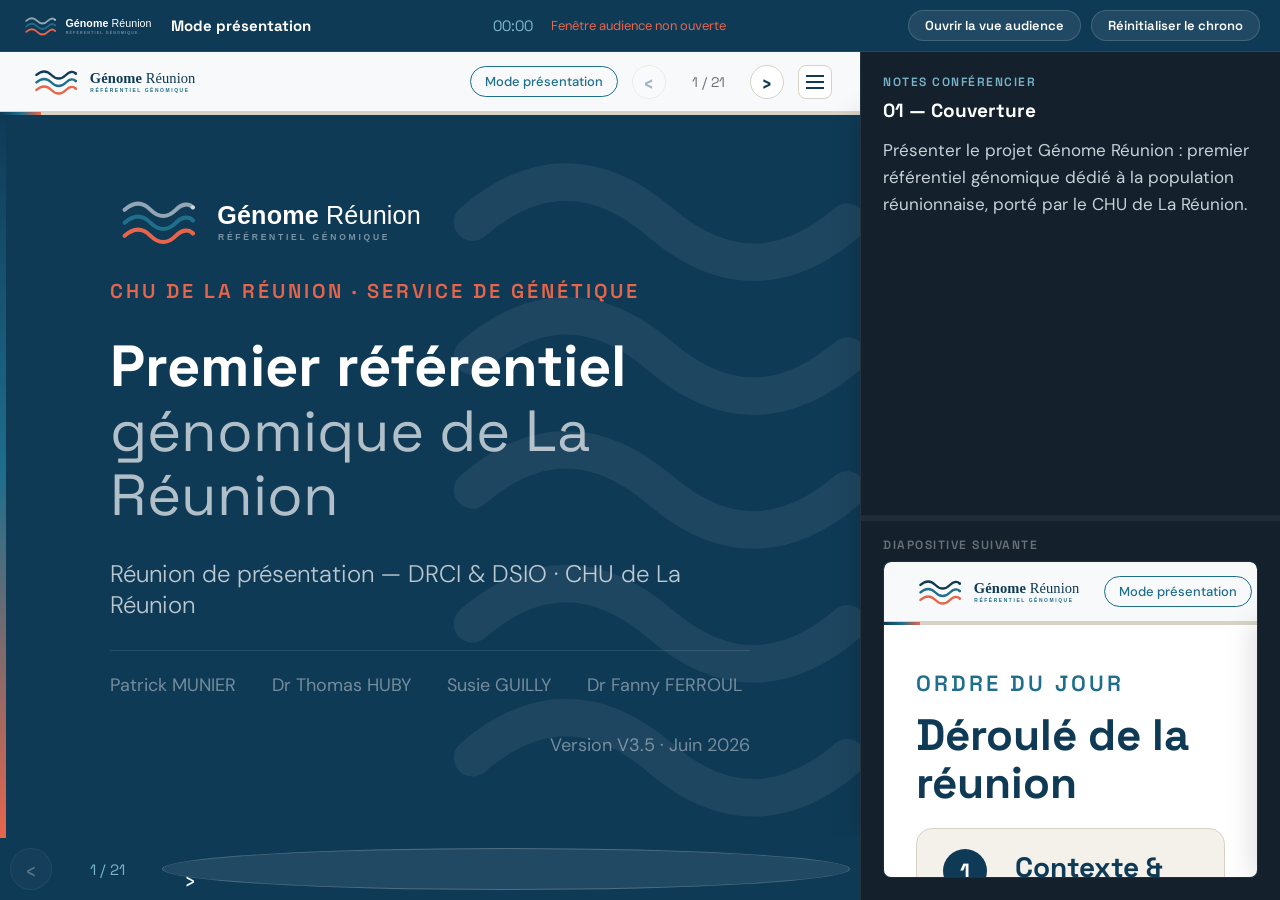
==== presenter.html @ 0b07d642 "Recreate DRCI/DSIO meeting deck in genome_reunion repo format Rebuild the Génome Réunion DRCI/DSIO p" ====
<!DOCTYPE html>
<html lang="fr">
<head>
<meta charset="UTF-8">
<meta name="viewport" content="width=device-width, initial-scale=1">
<title>Mode présentation — Génome Réunion</title>
<link rel="icon" href="assets/favicon.svg" type="image/svg+xml">
<link rel="preconnect" href="https://fonts.googleapis.com">
<link href="https://fonts.googleapis.com/css2?family=DM+Sans:ital,wght@0,300;0,400;0,500;1,300&family=Space+Grotesk:wght@400;600;700&display=swap" rel="stylesheet">
<link rel="stylesheet" href="css/presenter.css">
</head>
<body>

<div id="pbar">
  <div id="pbar-title"><img src="assets/logo-white.svg" alt=""> Mode présentation</div>
  <div id="pbar-mid">
    <span id="p-timer">00:00</span>
    <span id="p-status">Fenêtre audience non ouverte</span>
  </div>
  <div id="pbar-right">
    <button class="audience-btn" id="p-open-audience">Ouvrir la vue audience</button>
    <button id="p-reset-timer">Réinitialiser le chrono</button>
  </div>
</div>

<div id="p-body">
  <div id="p-main">
    <div id="p-main-frame-wrap">
      <iframe id="p-main-frame" src="index.html#0" title="Diapositive courante"></iframe>
    </div>
    <div id="p-main-controls">
      <button id="p-prev" aria-label="Diapositive précédente">‹</button>
      <span id="p-main-counter">1 / 21</span>
      <button id="p-next" aria-label="Diapositive suivante">›</button>
    </div>
  </div>
  <div id="p-side">
    <div id="p-notes">
      <div id="p-notes-label">Notes conférencier</div>
      <div id="p-notes-slide-title">01 — Couverture</div>
      <div id="p-notes-text"></div>
    </div>
    <div id="p-divider"></div>
    <div id="p-next">
      <div id="p-next-label">Diapositive suivante</div>
      <div id="p-next-frame-wrap">
        <iframe id="p-next-frame" src="index.html#1" title="Aperçu de la diapositive suivante"></iframe>
      </div>
    </div>
  </div>
</div>

<script>
(function () {
  'use strict';

  var NOTES = [
    { label: "01 — Couverture", text: "Présenter le projet Génome Réunion : premier référentiel génomique dédié à la population réunionnaise, porté par le CHU de La Réunion." },
    { label: "01b — Sommaire", text: "Présenter les 3 parties : contexte scientifique et méthodologie, budget et financements, systèmes d'information et accompagnement. La DSIO peut se concentrer sur les parties 2 et 3." },
    { label: "02 — Contexte scientifique", text: "Les bases de données génomiques internationales sont dominées par des individus d'ascendance européenne. La population réunionnaise y est quasi absente, créant un biais clinique direct." },
    { label: "03 — La singularité réunionnaise", text: "La Réunion cumule deux singularités génétiques : admixture multicontinentale ancienne et effets fondateurs régionaux. Les outils standards sont inadaptés à ce profil." },
    { label: "04 — Impact clinique VUS", text: "Le résultat concret du biais : les patients réunionnais reçoivent plus de VUS, menant à des diagnostics erronés, de l'errance et de l'anxiété familiale." },
    { label: "04b — Risques pharmaceutiques", text: "Les algorithmes de dosage sont calibrés sur des cohortes européennes. Les allèles CYP africains fréquents à La Réunion n'y sont pas représentés, entraînant des risques concrets de sous ou surdosage." },
    { label: "04c — Biais IA médicaments", text: "Les modèles d'IA utilisés en drug discovery et pour les scores de risque polygénique sont entraînés sur des données euro-centrées. Cela crée des dérives systématiques dans la conception de médicaments et leur validation pour les populations non-européennes." },
    { label: "05 — Objectifs du projet", text: "Les 4 chiffres clés : 2 500 individus génotypés, 350 WGS pris en charge par POPgen à 0€, 100 familles nucléaires, 36 mois avec 4 modules IA." },
    { label: "06 — Pipeline méthodologique", text: "3 couches complémentaires : cohorte SNP 2500 pour la structure populationnelle, 100 familles pour le phasage, 350 WGS optimisés pour la découverte de variants. Le WGS est pris en charge par POPgen." },
    { label: "07 — Algorithme S_div", text: "L'algorithme S_div est le cœur de la sélection des 350 WGS. Score composite pondéré, reproductible et auditable, classant les individus au sein de chaque cellule géo-ancestrale." },
    { label: "08 — Calendrier 7 phases", text: "7 phases sur 36 mois. Phase 0-1 : préparation. Phase 2-3 : collecte et génotypage. Phase 4 : WGS POPgen. Phase 5 : modules IA. Phase 6 : portail clinique." },
    { label: "09 — Modules IA", text: "4 modules IA qui transforment le référentiel en aide à la décision clinique recalibrée sur la population réunionnaise : pathogénicité, pharmacogénétique, admixture, PRS." },
    { label: "10 — [Section] Budget", text: "Section Budget : postes de dépenses, 3 décisions structurantes, scénarios et financements envisagés." },
    { label: "11 — Postes de dépenses", text: "Principal poste : ressources humaines (30%). Suivi de l'infrastructure IT et du génotypage SNP. Le WGS 350 individus est pris en charge par POPgen : 0€ pour le laboratoire." },
    { label: "12 — 3 décisions structurantes", text: "3 décisions clés : génotypage (sous-traitance vs iScan), infrastructure IT (cloud vs on-premise), et proposition RH (stages+CDD vs alternance+CIFRE). La proposition 2 RH est recommandée." },
    { label: "13 — Scénarios et financements", text: "Deux scénarios selon les décisions prises. Financements envisagés : FEDER, PHRC-R, partenariat POPgen, et dotations CHU." },
    { label: "14 — [Section] Systèmes d'information", text: "Section Systèmes d'Information : infrastructure, stockage, sécurité des données, architecture pipeline et accompagnement DSIO attendu." },
    { label: "15 — Infrastructure IT", text: "Besoins IT significatifs : serveurs HPC, stockage 200+ To, réseau sécurisé, environnement bioinformatique. Deux scénarios : on-premise 334 K€ ou cloud hybride HDS 270 K€." },
    { label: "16 — Sécurité des données", text: "Données médicales et génomiques : exigences HDS obligatoires, conformité RGPD, pseudonymisation, chiffrement AES-256, contrôle des accès, plan de continuité." },
    { label: "17 — Accompagnement DSIO & DRCI", text: "L'accompagnement DSIO est structurant : mise en place infrastructure, certification HDS, intégration SI CHU (DPI, LDAP, HL7/FHIR), compétences techniques et formation de l'équipe." },
    { label: "18 — Équipe et prochaines étapes", text: "Présenter l'équipe et conclure sur les prochaines étapes : tenir la réunion DRCI+DSIO, arbitrage infrastructure, montage FEDER, démarrage phases 0 et 1." }
  ];
  var TOTAL = NOTES.length;

  var current = 0;
  var audienceWin = null;
  var timerSeconds = 0;
  var timerHandle = null;
  var audienceCheckHandle = null;
  var lastAudiencePing = 0;

  var mainFrame = document.getElementById('p-main-frame');
  var nextFrame = document.getElementById('p-next-frame');
  var notesTitle = document.getElementById('p-notes-slide-title');
  var notesText = document.getElementById('p-notes-text');
  var counter = document.getElementById('p-main-counter');
  var prevBtn = document.getElementById('p-prev');
  var nextBtn = document.getElementById('p-next');
  var statusEl = document.getElementById('p-status');
  var timerEl = document.getElementById('p-timer');
  var openAudienceBtn = document.getElementById('p-open-audience');
  var resetTimerBtn = document.getElementById('p-reset-timer');

  function clamp(i) { return Math.max(0, Math.min(TOTAL - 1, i)); }

  function render(fromRemote) {
    var note = NOTES[current];
    notesTitle.textContent = note.label;
    notesText.textContent = note.text;
    counter.textContent = (current + 1) + ' / ' + TOTAL;
    prevBtn.disabled = current === 0;
    nextBtn.disabled = current === TOTAL - 1;

    if (!fromRemote) {
      postGoto(mainFrame.contentWindow, current);
      if (audienceWin && !audienceWin.closed) postGoto(audienceWin, current);
    }

    if (current + 1 < TOTAL) {
      document.getElementById('p-next-frame-wrap').style.display = '';
      postGoto(nextFrame.contentWindow, current + 1);
    } else {
      document.getElementById('p-next-frame-wrap').style.display = 'none';
    }
  }

  function postGoto(win, index) {
    if (!win) return;
    try { win.postMessage({ type: 'deck:goto', index: index }, '*'); } catch (e) { /* noop */ }
  }

  function goTo(i, fromRemote) {
    var n = clamp(i);
    if (n === current) return;
    current = n;
    startTimerIfNeeded();
    render(fromRemote);
  }

  prevBtn.addEventListener('click', function () { goTo(current - 1); });
  nextBtn.addEventListener('click', function () { goTo(current + 1); });

  document.addEventListener('keydown', function (e) {
    if (e.key === 'ArrowRight' || e.key === ' ' || e.key === 'PageDown') { e.preventDefault(); goTo(current + 1); }
    else if (e.key === 'ArrowLeft' || e.key === 'PageUp') { e.preventDefault(); goTo(current - 1); }
  });

  // Une fois les iframes chargées, on les aligne sur l'index courant
  mainFrame.addEventListener('load', function () { postGoto(mainFrame.contentWindow, current); });
  nextFrame.addEventListener('load', function () { postGoto(nextFrame.contentWindow, current + 1); });

  // Synchro entrante : l'audience (ou l'iframe principale) peut être navigée directement (flèches clavier)
  window.addEventListener('message', function (e) {
    var data = e.data;
    if (!data || typeof data !== 'object' || data.type !== 'deck:state') return;
    if (e.source === audienceWin) {
      lastAudiencePing = Date.now();
      setStatus(true);
      if (data.index !== current) goTo(data.index, true);
    } else if (e.source === mainFrame.contentWindow) {
      if (data.index !== current) goTo(data.index, true);
    }
  });

  function setStatus(ok) {
    statusEl.textContent = ok ? 'Audience connectée' : 'Fenêtre audience non ouverte';
    statusEl.classList.toggle('ok', ok);
  }

  openAudienceBtn.addEventListener('click', function () {
    if (audienceWin && !audienceWin.closed) {
      audienceWin.focus();
      return;
    }
    audienceWin = window.open('index.html#' + current, 'genome_reunion_audience');
    lastAudiencePing = Date.now();
    if (audienceCheckHandle) clearInterval(audienceCheckHandle);
    audienceCheckHandle = setInterval(function () {
      if (!audienceWin || audienceWin.closed) { setStatus(false); return; }
      setStatus(Date.now() - lastAudiencePing < 5000);
    }, 2000);
  });

  // Chronomètre conférencier
  function startTimerIfNeeded() {
    if (timerHandle) return;
    timerHandle = setInterval(function () {
      timerSeconds++;
      var m = Math.floor(timerSeconds / 60), s = timerSeconds % 60;
      timerEl.textContent = (m < 10 ? '0' : '') + m + ':' + (s < 10 ? '0' : '') + s;
    }, 1000);
  }
  resetTimerBtn.addEventListener('click', function () {
    timerSeconds = 0;
    timerEl.textContent = '00:00';
  });

  // Séparateur redimensionnable notes / aperçu, taille persistée
  var divider = document.getElementById('p-divider');
  var notesPane = document.getElementById('p-notes');
  var nextPane = document.getElementById('p-next');
  var dragging = false;

  var savedRatio = parseFloat(localStorage.getItem('genome-reunion-presenter-ratio'));
  if (savedRatio && savedRatio > 0.15 && savedRatio < 0.85) applyRatio(savedRatio);

  function applyRatio(ratio) {
    notesPane.style.flex = '1 1 ' + (ratio * 100) + '%';
    nextPane.style.flex = '1 1 ' + ((1 - ratio) * 100) + '%';
  }

  divider.addEventListener('mousedown', function () { dragging = true; document.body.style.cursor = 'row-resize'; });
  window.addEventListener('mouseup', function () {
    if (!dragging) return;
    dragging = false;
    document.body.style.cursor = '';
  });
  window.addEventListener('mousemove', function (e) {
    if (!dragging) return;
    var side = document.getElementById('p-side');
    var rect = side.getBoundingClientRect();
    var ratio = clampRatio((e.clientY - rect.top) / rect.height);
    applyRatio(ratio);
    localStorage.setItem('genome-reunion-presenter-ratio', ratio);
  });
  function clampRatio(r) { return Math.max(0.2, Math.min(0.8, r)); }

  setStatus(false);
  render(false);
})();
</script>
</body>
</html>
---- css/presenter.css ----
/* presenter.css — Mode présentation deux-écrans */

* , *::before, *::after { box-sizing: border-box; margin: 0; padding: 0; }

body {
  font-family: 'DM Sans', system-ui, sans-serif;
  background: #14212C;
  color: #E8ECEF;
  height: 100vh;
  overflow: hidden;
  display: flex;
  flex-direction: column;
}

#pbar {
  height: 52px;
  flex-shrink: 0;
  display: flex;
  align-items: center;
  justify-content: space-between;
  padding: 0 20px;
  background: #0F3A56;
  border-bottom: 1px solid rgba(255, 255, 255, 0.08);
}
#pbar-title { font-family: 'Space Grotesk', sans-serif; font-weight: 700; font-size: 15px; color: white; display: flex; align-items: center; gap: 10px; }
#pbar-title img { height: 22px; }
#pbar-mid { display: flex; align-items: center; gap: 18px; }
#p-timer { font-family: 'Space Grotesk', sans-serif; font-variant-numeric: tabular-nums; font-size: 15px; color: #7AB5CC; }
#p-status { font-size: 13px; color: #E8654A; }
#p-status.ok { color: #4CC38A; }
#pbar-right { display: flex; align-items: center; gap: 10px; }
#pbar button, .audience-btn {
  font-family: 'Space Grotesk', sans-serif;
  font-size: 13px;
  font-weight: 600;
  background: rgba(255, 255, 255, 0.08);
  color: white;
  border: 1px solid rgba(255, 255, 255, 0.15);
  border-radius: 20px;
  padding: 6px 16px;
  cursor: pointer;
}
#pbar button:hover, .audience-btn:hover { background: rgba(255, 255, 255, 0.16); }
#pbar button:disabled { opacity: 0.35; cursor: default; }

#p-body { flex: 1; display: grid; grid-template-columns: 1fr 420px; min-height: 0; }

#p-main { position: relative; background: #0B1620; display: flex; flex-direction: column; min-height: 0; }
#p-main-frame-wrap { flex: 1; position: relative; min-height: 0; }
#p-main-frame { position: absolute; inset: 0; width: 100%; height: 100%; border: none; }
#p-main-controls { flex-shrink: 0; display: flex; align-items: center; justify-content: center; gap: 20px; padding: 10px; background: #0F3A56; }
#p-main-controls button {
  font-family: 'Space Grotesk', sans-serif;
  font-size: 22px;
  width: 42px; height: 42px;
  border-radius: 50%;
  border: 1px solid rgba(255, 255, 255, 0.2);
  background: rgba(255, 255, 255, 0.08);
  color: white;
  cursor: pointer;
}
#p-main-controls button:hover { background: rgba(255, 255, 255, 0.18); }
#p-main-controls button:disabled { opacity: 0.3; cursor: default; }
#p-main-counter { font-family: 'Space Grotesk', sans-serif; font-size: 15px; color: #7AB5CC; min-width: 70px; text-align: center; }

#p-side { display: flex; flex-direction: column; border-left: 1px solid rgba(255, 255, 255, 0.08); min-height: 0; }

#p-notes { flex: 1 1 55%; overflow-y: auto; padding: 22px; min-height: 0; }
#p-notes-label { font-family: 'Space Grotesk', sans-serif; font-size: 12px; font-weight: 600; letter-spacing: 1.5px; text-transform: uppercase; color: #7AB5CC; margin-bottom: 8px; }
#p-notes-slide-title { font-family: 'Space Grotesk', sans-serif; font-size: 19px; font-weight: 700; color: white; margin-bottom: 14px; }
#p-notes-text { font-size: 17px; line-height: 1.6; color: #C8D1D8; }

#p-divider { height: 6px; flex-shrink: 0; cursor: row-resize; background: rgba(255, 255, 255, 0.05); }
#p-divider:hover { background: rgba(255, 255, 255, 0.12); }

#p-next { flex: 1 1 45%; display: flex; flex-direction: column; min-height: 0; padding: 16px 22px 22px; }
#p-next-label { font-family: 'Space Grotesk', sans-serif; font-size: 12px; font-weight: 600; letter-spacing: 1.5px; text-transform: uppercase; color: #6A7178; margin-bottom: 8px; }
#p-next-frame-wrap { flex: 1; position: relative; border-radius: 8px; overflow: hidden; border: 1px solid rgba(255, 255, 255, 0.1); background: #0B1620; min-height: 0; }
#p-next-frame { position: absolute; inset: 0; width: 100%; height: 100%; border: none; }
#p-next-empty { display: flex; align-items: center; justify-content: center; height: 100%; color: #6A7178; font-size: 14px; }

@media (max-width: 900px) {
  #p-body { grid-template-columns: 1fr; grid-template-rows: 1fr 1fr; }
  #p-side { border-left: none; border-top: 1px solid rgba(255, 255, 255, 0.08); }
}
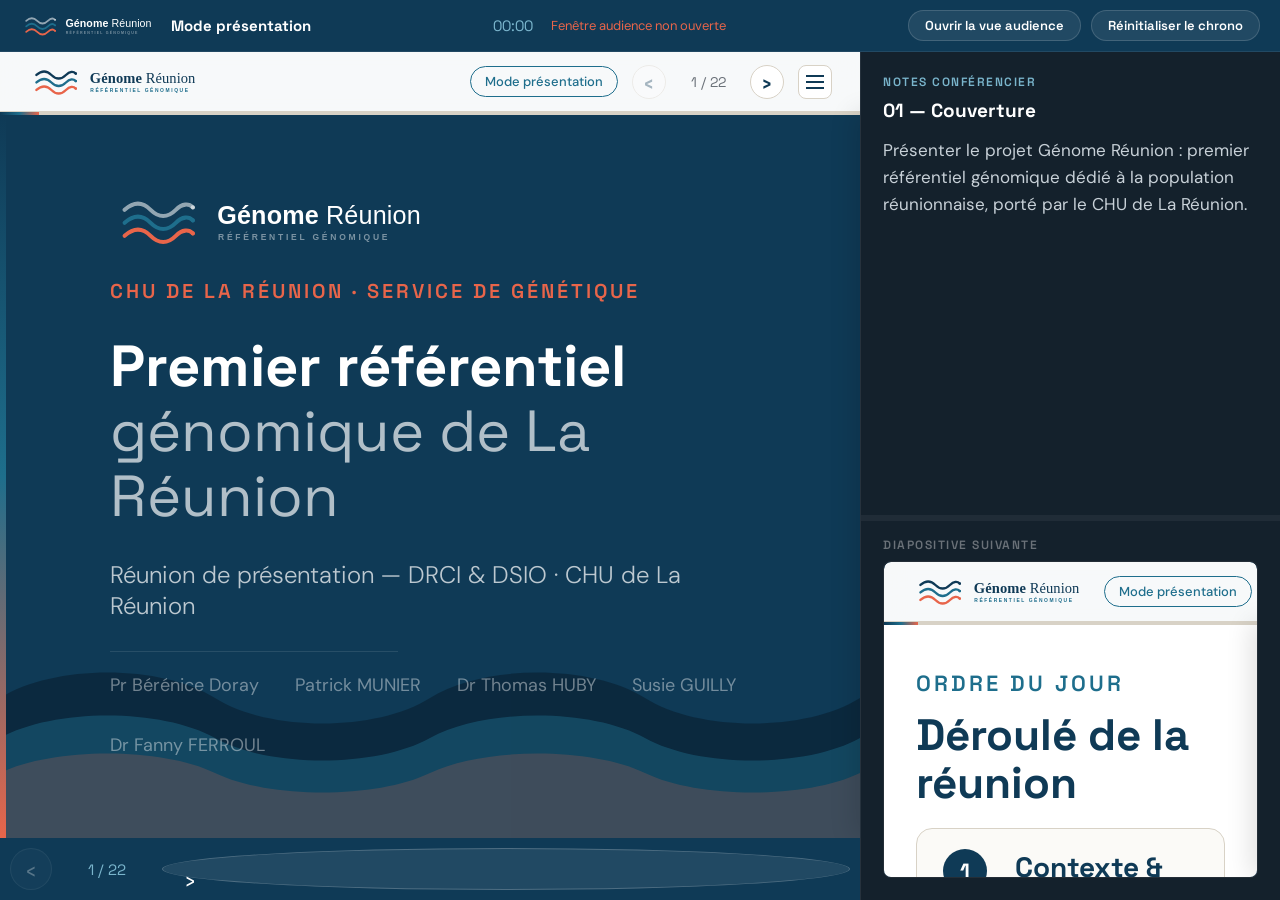
==== commit 367860d4: "Ajouter la slide PCA globale (preuve visuelle, données réelles) avant la section Budget Nouvelle sli" ====
--- a/presenter.html
+++ b/presenter.html
@@ -30,7 +30,7 @@
     </div>
     <div id="p-main-controls">
       <button id="p-prev" aria-label="Diapositive précédente">‹</button>
-      <span id="p-main-counter">1 / 21</span>
+      <span id="p-main-counter">1 / 22</span>
       <button id="p-next" aria-label="Diapositive suivante">›</button>
     </div>
   </div>
@@ -67,15 +67,16 @@
     { label: "07 — Algorithme S_div", text: "L'algorithme S_div est le cœur de la sélection des 350 WGS. Score composite pondéré, reproductible et auditable, classant les individus au sein de chaque cellule géo-ancestrale." },
     { label: "08 — Calendrier 7 phases", text: "7 phases sur 36 mois. Phase 0-1 : préparation. Phase 2-3 : collecte et génotypage. Phase 4 : WGS POPgen. Phase 5 : modules IA. Phase 6 : portail clinique." },
     { label: "09 — Modules IA", text: "4 modules IA qui transforment le référentiel en aide à la décision clinique recalibrée sur la population réunionnaise : pathogénicité, pharmacogénétique, admixture, PRS." },
-    { label: "10 — [Section] Budget", text: "Section Budget : postes de dépenses, 3 décisions structurantes, scénarios et financements envisagés." },
-    { label: "11 — Postes de dépenses", text: "Principal poste : ressources humaines (30%). Suivi de l'infrastructure IT et du génotypage SNP. Le WGS 350 individus est pris en charge par POPgen : 0€ pour le laboratoire." },
-    { label: "12 — 3 décisions structurantes", text: "3 décisions clés : génotypage (sous-traitance vs iScan), infrastructure IT (cloud vs on-premise), et proposition RH (stages+CDD vs alternance+CIFRE). La proposition 2 RH est recommandée." },
-    { label: "13 — Scénarios et financements", text: "Deux scénarios selon les décisions prises. Financements envisagés : FEDER, PHRC-R, partenariat POPgen, et dotations CHU." },
-    { label: "14 — [Section] Systèmes d'information", text: "Section Systèmes d'Information : infrastructure, stockage, sécurité des données, architecture pipeline et accompagnement DSIO attendu." },
-    { label: "15 — Infrastructure IT", text: "Besoins IT significatifs : serveurs HPC, stockage 200+ To, réseau sécurisé, environnement bioinformatique. Deux scénarios : on-premise 334 K€ ou cloud hybride HDS 270 K€." },
-    { label: "16 — Sécurité des données", text: "Données médicales et génomiques : exigences HDS obligatoires, conformité RGPD, pseudonymisation, chiffrement AES-256, contrôle des accès, plan de continuité." },
-    { label: "17 — Accompagnement DSIO & DRCI", text: "L'accompagnement DSIO est structurant : mise en place infrastructure, certification HDS, intégration SI CHU (DPI, LDAP, HL7/FHIR), compétences techniques et formation de l'équipe." },
-    { label: "18 — Équipe et prochaines étapes", text: "Présenter l'équipe et conclure sur les prochaines étapes : tenir la réunion DRCI+DSIO, arbitrage infrastructure, montage FEDER, démarrage phases 0 et 1." }
+    { label: "10 — PCA globale", text: "Preuve visuelle : projection PCA de la cohorte pilote (n=75, déjà génotypée) sur les populations de référence 1000 Genomes. Les échantillons réunionnais se répartissent en continu entre les clusters de référence, hors de tout cluster homogène — la démonstration concrète de la singularité évoquée en slide 3." },
+    { label: "11 — [Section] Budget", text: "Section Budget : postes de dépenses, 3 décisions structurantes, scénarios et financements envisagés." },
+    { label: "12 — Postes de dépenses", text: "Principal poste : ressources humaines (30%). Suivi de l'infrastructure IT et du génotypage SNP. Le WGS 350 individus est pris en charge par POPgen : 0€ pour le laboratoire." },
+    { label: "13 — 3 décisions structurantes", text: "3 décisions clés : génotypage (sous-traitance vs iScan), infrastructure IT (cloud vs on-premise), et proposition RH (stages+CDD vs alternance+CIFRE). La proposition 2 RH est recommandée." },
+    { label: "14 — Scénarios et financements", text: "Deux scénarios selon les décisions prises. Financements envisagés : FEDER, PHRC-R, partenariat POPgen, et dotations CHU." },
+    { label: "15 — [Section] Systèmes d'information", text: "Section Systèmes d'Information : infrastructure, stockage, sécurité des données, architecture pipeline et accompagnement DSIO attendu." },
+    { label: "16 — Infrastructure IT", text: "Besoins IT significatifs : serveurs HPC, stockage 200+ To, réseau sécurisé, environnement bioinformatique. Deux scénarios : on-premise 334 K€ ou cloud hybride HDS 270 K€." },
+    { label: "17 — Sécurité des données", text: "Données médicales et génomiques : exigences HDS obligatoires, conformité RGPD, pseudonymisation, chiffrement AES-256, contrôle des accès, plan de continuité." },
+    { label: "18 — Accompagnement DSIO & DRCI", text: "L'accompagnement DSIO est structurant : mise en place infrastructure, certification HDS, intégration SI CHU (DPI, LDAP, HL7/FHIR), compétences techniques et formation de l'équipe." },
+    { label: "19 — Équipe et prochaines étapes", text: "Présenter l'équipe et conclure sur les prochaines étapes : tenir la réunion DRCI+DSIO, arbitrage infrastructure, montage FEDER, démarrage phases 0 et 1." }
   ];
   var TOTAL = NOTES.length;
 
